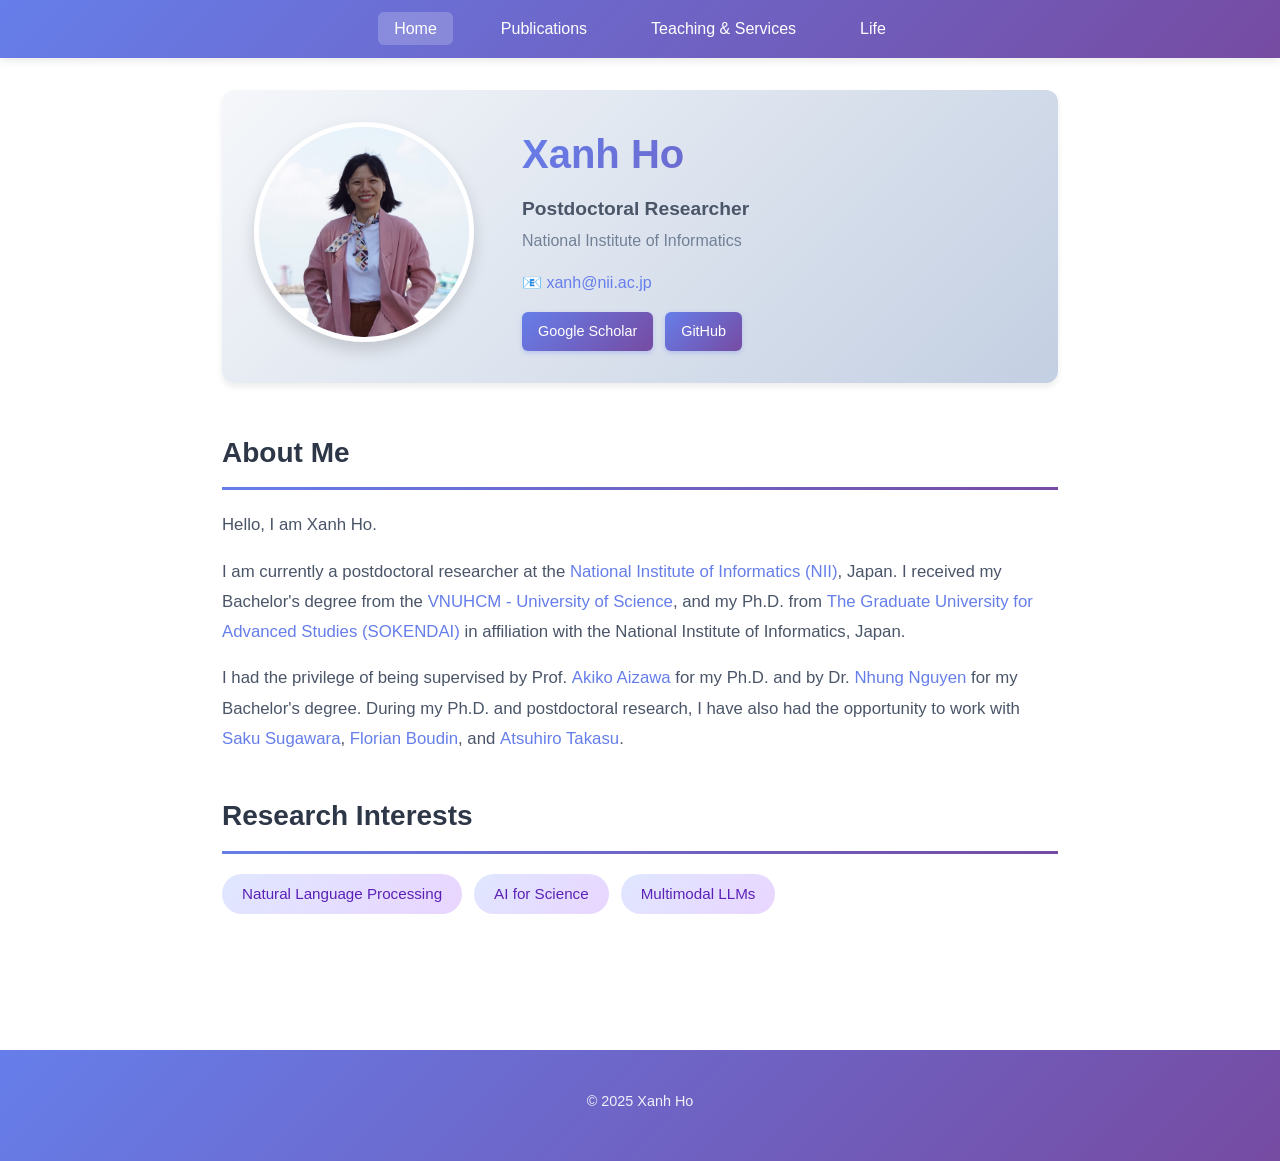
==== index.html @ 57c2db6a "Initial commit - personal academic website" ====
<!DOCTYPE html>
<html lang="en">
<head>
    <meta charset="UTF-8">
    <meta name="viewport" content="width=device-width, initial-scale=1.0">
    <title>Xanh Ho - Academic Website</title>
    <link rel="stylesheet" href="style.css">
</head>
<body>
    <nav class="navbar">
        <div class="nav-container">
            <ul class="nav-links">
                <li><a href="index.html" class="active">Home</a></li>
                <li><a href="publications.html">Publications</a></li>
                <li><a href="teaching.html">Teaching & Services</a></li>
                <li><a href="life.html">Life</a></li>
            </ul>
        </div>
    </nav>

    <div class="container">
        <div class="main-content">
            <header class="profile-header">
                <div class="profile-image">
                    <img src="assets/xanh.png" alt="Xanh Ho">
                </div>
                <div class="profile-text">
                    <h1>Xanh Ho</h1>
                    <p class="title-role">Postdoctoral Researcher</p>
                    <p class="affiliation">National Institute of Informatics</p>
                    
                    <div class="contact-info">
                        <p>📧 <a href="mailto:xanh@nii.ac.jp">xanh@nii.ac.jp</a></p>
                    </div>
                    
                    <div class="social-links">
                        <a href="https://scholar.google.com/citations?user=Cl30hWMAAAAJ&hl=en" class="link-button">Google Scholar</a>
                        <a href="https://github.com/xanhho" class="link-button">GitHub</a>
                    </div>
                </div>
            </header>

            <section class="bio">
                <h2 class="section-title">About Me</h2>
                <p>
                    Hello, I am Xanh Ho.
                </p>
                <p>
                    I am currently a postdoctoral researcher at the <a href="https://www.nii.ac.jp/en/">National Institute of Informatics (NII)</a>, Japan. 
                    I received my Bachelor's degree from the <a href="https://en.hcmus.edu.vn/">VNUHCM - University of Science</a>, and my Ph.D. from <a href="https://www.soken.ac.jp/en/">The Graduate University for Advanced Studies (SOKENDAI)</a> in affiliation with the National Institute of Informatics, Japan.
                </p>
                <p>
                    I had the privilege of being supervised by Prof. <a href="https://researchmap.jp/AkikoAizawa/">Akiko Aizawa</a> for my Ph.D. and by Dr. <a href="https://nguyennth.github.io/">Nhung Nguyen</a> for my Bachelor's degree. 
                    During my Ph.D. and postdoctoral research, I have also had the opportunity to work with <a href="https://researchmap.jp/sakus?lang=en">Saku Sugawara</a>, <a href="https://boudinfl.github.io/">Florian Boudin</a>, and <a href="https://researchmap.jp/ats.takasu/">Atsuhiro Takasu</a>.
                </p>
            </section>

            <section class="research-interests">
                <h2 class="section-title">Research Interests</h2>
                <div class="interests-grid">
                    <div class="interest-tag">Natural Language Processing</div>
                    <div class="interest-tag">AI for Science</div>
                    <div class="interest-tag">Multimodal LLMs</div>
                </div>
            </section>


        </div>
    </div>

    <footer>
        <p>&copy; 2025 Xanh Ho</p>
    </footer>
</body>
</html>
---- style.css ----
/* 
 * Academic Website Stylesheet
 * Design inspired by Sewon Min's website (https://www.sewonmin.com/index.html)
 */

* {
    margin: 0;
    padding: 0;
    box-sizing: border-box;
}

body {
    font-family: -apple-system, BlinkMacSystemFont, 'Segoe UI', 'Roboto', 'Helvetica', 'Arial', sans-serif;
    line-height: 1.6;
    color: #333;
    background-color: #fff;
}

/* Navigation Bar */
.navbar {
    background: linear-gradient(135deg, #667eea 0%, #764ba2 100%);
    padding: 1rem 0;
    position: sticky;
    top: 0;
    z-index: 100;
    box-shadow: 0 2px 10px rgba(0,0,0,0.1);
}

.nav-container {
    max-width: 900px;
    margin: 0 auto;
    padding: 0 2rem;
}

.nav-links {
    list-style: none;
    display: flex;
    gap: 2rem;
    justify-content: center;
}

.nav-links a {
    text-decoration: none;
    color: #fff;
    font-weight: 500;
    transition: all 0.3s ease;
    padding: 0.5rem 1rem;
    border-radius: 6px;
}

.nav-links a:hover,
.nav-links a.active {
    background-color: rgba(255, 255, 255, 0.2);
    transform: translateY(-2px);
}

/* Main Container */
.container {
    max-width: 900px;
    margin: 0 auto;
    padding: 2rem;
}

.main-content {
    background-color: #fff;
}

/* Page Title */
.page-title {
    font-size: 2.5rem;
    font-weight: 700;
    margin-bottom: 1rem;
    color: #2d3748;
    background: linear-gradient(135deg, #667eea 0%, #764ba2 100%);
    -webkit-background-clip: text;
    -webkit-text-fill-color: transparent;
    background-clip: text;
}

.note {
    font-size: 0.9rem;
    color: #718096;
    font-style: italic;
    margin-bottom: 2rem;
}

/* Profile Header */
.profile-header {
    display: flex;
    justify-content: space-between;
    align-items: center;
    margin-bottom: 3rem;
    gap: 3rem;
    padding: 2rem;
    background: linear-gradient(135deg, #f5f7fa 0%, #c3cfe2 100%);
    border-radius: 12px;
    box-shadow: 0 4px 6px rgba(0,0,0,0.07);
}

.profile-text {
    flex: 1;
}

.profile-text h1 {
    font-size: 2.5rem;
    font-weight: 700;
    margin-bottom: 0.5rem;
    color: #2d3748;
    background: linear-gradient(135deg, #667eea 0%, #764ba2 100%);
    -webkit-background-clip: text;
    -webkit-text-fill-color: transparent;
    background-clip: text;
}

.title-role {
    font-size: 1.2rem;
    font-weight: 600;
    color: #4a5568;
    margin-bottom: 0.25rem;
}

.affiliation {
    color: #718096;
    margin-bottom: 0.25rem;
    font-size: 1rem;
}

.contact-info {
    margin-top: 1rem;
    margin-bottom: 1rem;
}

.contact-info p {
    margin: 0.25rem 0;
    color: #4a5568;
}

.contact-info a {
    color: #667eea;
    text-decoration: none;
    font-weight: 500;
}

.contact-info a:hover {
    text-decoration: underline;
}

.social-links {
    margin-top: 1rem;
    display: flex;
    gap: 0.75rem;
    flex-wrap: wrap;
}

.link-button {
    display: inline-block;
    padding: 0.5rem 1rem;
    background: linear-gradient(135deg, #667eea 0%, #764ba2 100%);
    color: #fff;
    text-decoration: none;
    border-radius: 6px;
    font-size: 0.9rem;
    font-weight: 500;
    transition: all 0.3s ease;
    box-shadow: 0 2px 4px rgba(102, 126, 234, 0.3);
}

.link-button:hover {
    transform: translateY(-2px);
    box-shadow: 0 4px 8px rgba(102, 126, 234, 0.4);
}

.profile-image {
    flex-shrink: 0;
}

.profile-image img {
    width: 220px;
    height: 220px;
    border-radius: 50%;
    object-fit: cover;
    border: 5px solid #fff;
    box-shadow: 0 8px 16px rgba(0,0,0,0.15);
}

/* Section Titles */
.section-title {
    font-size: 1.75rem;
    font-weight: 700;
    margin-bottom: 1.25rem;
    padding-bottom: 0.75rem;
    border-bottom: 3px solid transparent;
    border-image: linear-gradient(90deg, #667eea 0%, #764ba2 100%);
    border-image-slice: 1;
    color: #2d3748;
}

/* Bio Section */
.bio {
    margin-bottom: 2.5rem;
}

.bio p {
    margin-bottom: 1rem;
    line-height: 1.8;
    color: #4a5568;
    font-size: 1.05rem;
}

.bio a {
    color: #667eea;
    text-decoration: none;
    font-weight: 500;
}

.bio a:hover {
    text-decoration: underline;
}

/* Research Interests */
.research-interests {
    margin-bottom: 2.5rem;
}

.interests-grid {
    display: flex;
    flex-wrap: wrap;
    gap: 0.75rem;
}

.interest-tag {
    padding: 0.5rem 1.25rem;
    background: linear-gradient(135deg, #e0e7ff 0%, #e9d5ff 100%);
    color: #5b21b6;
    border-radius: 20px;
    font-size: 0.95rem;
    font-weight: 500;
    transition: all 0.3s ease;
    cursor: default;
}

.interest-tag:hover {
    transform: translateY(-2px);
    box-shadow: 0 4px 8px rgba(102, 126, 234, 0.2);
}

/* News Section */
.news {
    background: #f8fafc;
    padding: 2rem;
    border-radius: 12px;
    border-left: 4px solid #667eea;
}

.news-list {
    list-style: none;
}

.news-list li {
    margin-bottom: 1.5rem;
    line-height: 1.8;
    padding-left: 1.5rem;
    position: relative;
    color: #4a5568;
}

.news-list li:before {
    content: "▸";
    position: absolute;
    left: 0;
    color: #667eea;
    font-weight: bold;
}

.date {
    display: inline-block;
    font-weight: 700;
    color: #667eea;
    margin-right: 0.75rem;
    background: #e0e7ff;
    padding: 0.15rem 0.6rem;
    border-radius: 4px;
    font-size: 0.9rem;
}

.news-list a {
    color: #667eea;
    text-decoration: none;
    font-weight: 500;
    transition: color 0.3s ease;
}

.news-list a:hover {
    color: #764ba2;
    text-decoration: underline;
}

/* Publications Page */
.publications-section {
    margin-bottom: 3rem;
}

.publications-section h2 {
    font-size: 0.95rem;
    font-weight: 700;
    margin-bottom: 1rem;
    padding: 0.4rem 0.8rem;
    background: linear-gradient(135deg, #667eea 0%, #764ba2 100%);
    color: #fff;
    border-radius: 5px;
    display: inline-block;
}

.publication-item {
    margin-bottom: 1.25rem;
    padding: 1rem;
    background: #f8fafc;
    border-radius: 6px;
    border-left: 3px solid #667eea;
    transition: all 0.3s ease;
}

.publication-item:hover {
    box-shadow: 0 4px 12px rgba(102, 126, 234, 0.15);
    transform: translateX(4px);
}

.publication-item:last-child {
    border-bottom: none;
}

.publication-title {
    font-weight: 700;
    font-size: 1.15rem;
    margin-bottom: 0.75rem;
    color: #2d3748;
    line-height: 1.4;
}

.publication-authors {
    color: #4a5568;
    margin-bottom: 0.5rem;
    line-height: 1.6;
}

.publication-venue {
    font-style: italic;
    color: #718096;
    margin-bottom: 0.75rem;
    font-weight: 500;
}

.publication-links {
    display: flex;
    flex-wrap: wrap;
    gap: 0.75rem;
}

.publication-links a {
    color: #667eea;
    text-decoration: none;
    font-size: 0.9rem;
    font-weight: 500;
    transition: all 0.3s ease;
}

.publication-links a:hover {
    color: #764ba2;
    text-decoration: underline;
}

/* Teaching & Services Page */
.section {
    margin-bottom: 3rem;
}

.section h2 {
    font-size: 1.6rem;
    font-weight: 700;
    margin-bottom: 1.25rem;
    padding-bottom: 0.75rem;
    border-bottom: 3px solid transparent;
    border-image: linear-gradient(90deg, #667eea 0%, #764ba2 100%);
    border-image-slice: 1;
    color: #2d3748;
}

.section h3 {
    font-size: 1.2rem;
    font-weight: 600;
    margin-top: 1.75rem;
    margin-bottom: 1rem;
    color: #4a5568;
    padding-left: 1rem;
    border-left: 3px solid #667eea;
}

.section ul {
    margin-left: 1.5rem;
    margin-bottom: 1rem;
}

.section li {
    margin-bottom: 0.75rem;
    line-height: 1.8;
    color: #4a5568;
}

.section a {
    color: #667eea;
    text-decoration: none;
    font-weight: 500;
}

.section a:hover {
    color: #764ba2;
    text-decoration: underline;
}

/* Life Page */
.gallery {
    display: grid;
    grid-template-columns: repeat(auto-fill, minmax(250px, 1fr));
    gap: 1.5rem;
    margin-top: 1.5rem;
}

.gallery-item {
    position: relative;
    overflow: hidden;
    border-radius: 12px;
    box-shadow: 0 4px 8px rgba(0,0,0,0.1);
    transition: all 0.3s ease;
}

.gallery-item:hover {
    transform: translateY(-8px);
    box-shadow: 0 8px 16px rgba(102, 126, 234, 0.3);
}

.gallery-item img {
    width: 100%;
    height: 250px;
    object-fit: cover;
    display: block;
}

.gallery-caption {
    padding: 1rem;
    background: linear-gradient(135deg, #f5f7fa 0%, #c3cfe2 100%);
    font-size: 0.9rem;
    color: #4a5568;
    font-weight: 500;
}

/* Footer */
footer {
    background: linear-gradient(135deg, #667eea 0%, #764ba2 100%);
    padding: 2.5rem 2rem;
    text-align: center;
    margin-top: 4rem;
    color: #fff;
}

footer p {
    margin-bottom: 0.5rem;
    color: rgba(255, 255, 255, 0.9);
    font-size: 0.9rem;
}

footer a {
    color: #fff;
    text-decoration: none;
    font-weight: 500;
    border-bottom: 1px solid rgba(255, 255, 255, 0.3);
}

footer a:hover {
    border-bottom: 1px solid rgba(255, 255, 255, 0.8);
}

.credit {
    font-size: 0.85rem;
    color: rgba(255, 255, 255, 0.8);
}

/* Responsive Design */
@media (max-width: 768px) {
    .nav-links {
        gap: 0.75rem;
        font-size: 0.9rem;
    }

    .container {
        padding: 1rem;
    }

    .profile-header {
        flex-direction: column;
        padding: 1.5rem;
    }

    .profile-text h1 {
        font-size: 2rem;
    }

    .profile-image img {
        width: 180px;
        height: 180px;
    }

    .interests-grid {
        gap: 0.5rem;
    }

    .interest-tag {
        font-size: 0.85rem;
        padding: 0.4rem 1rem;
    }

    .gallery {
        grid-template-columns: repeat(auto-fill, minmax(200px, 1fr));
    }
}

@media (max-width: 480px) {
    .nav-links {
        flex-wrap: wrap;
        gap: 0.5rem;
        justify-content: center;
    }

    .nav-links a {
        padding: 0.4rem 0.8rem;
        font-size: 0.85rem;
    }

    .profile-text h1 {
        font-size: 1.75rem;
    }

    .page-title {
        font-size: 2rem;
    }

    .profile-image img {
        width: 150px;
        height: 150px;
    }

    .social-links {
        gap: 0.5rem;
    }

    .link-button {
        font-size: 0.85rem;
        padding: 0.4rem 0.8rem;
    }

    .gallery {
        grid-template-columns: 1fr;
    }
}
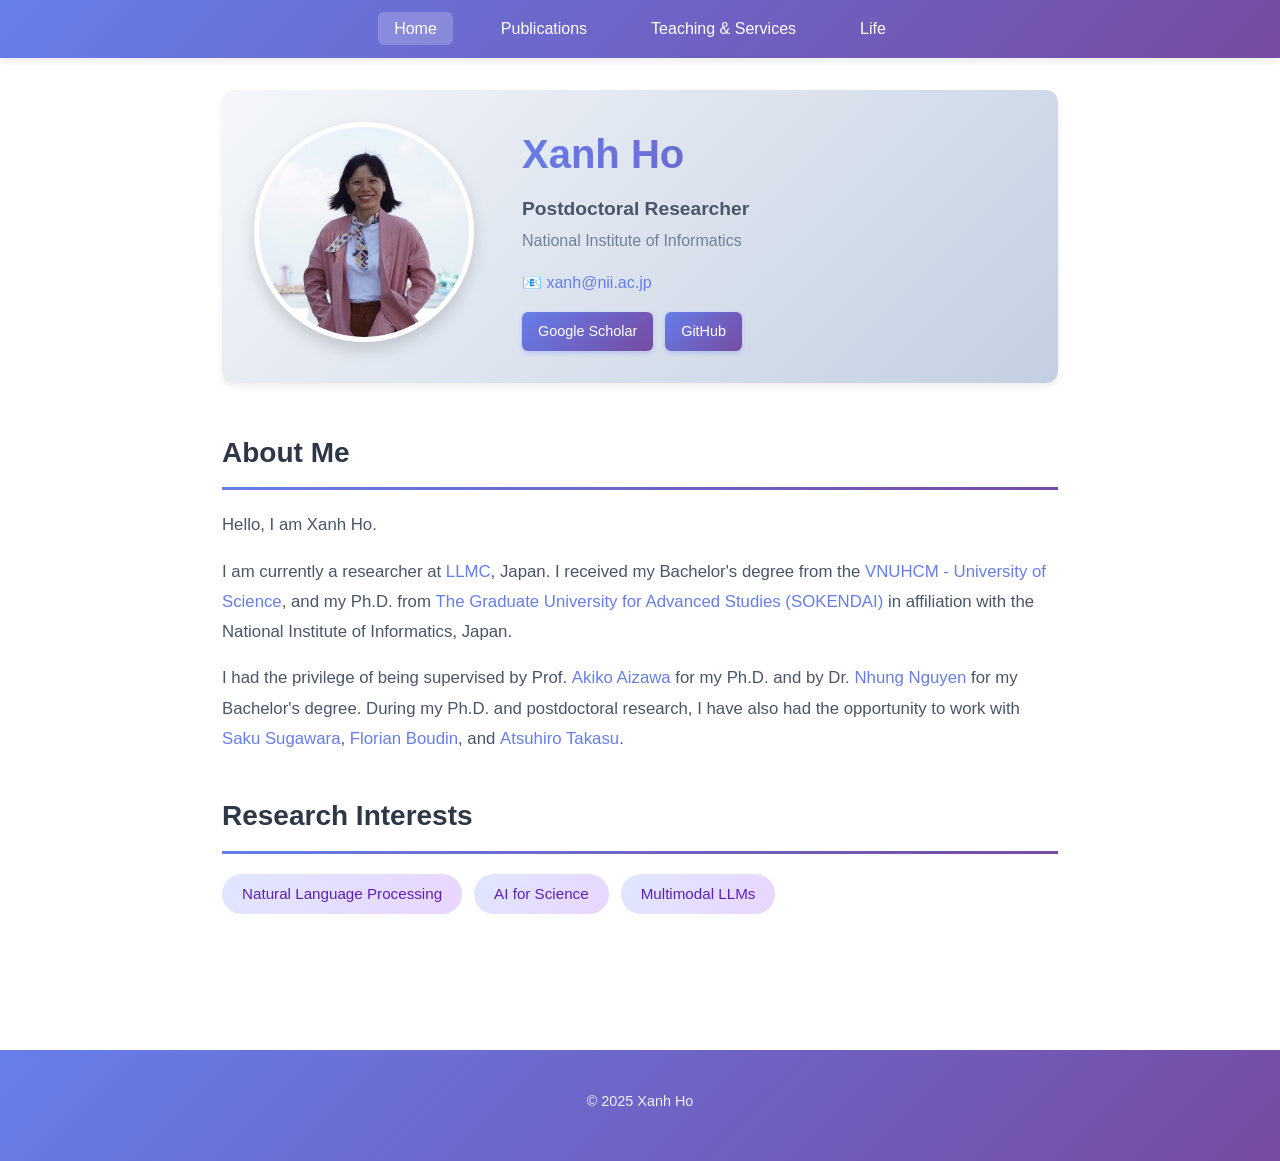
==== commit 5bc361cb: "Update info" ====
--- a/index.html
+++ b/index.html
@@ -1,6 +1,16 @@
 <!DOCTYPE html>
 <html lang="en">
 <head>
+    <!-- Google tag (gtag.js) -->
+    <script async src="https://www.googletagmanager.com/gtag/js?id=G-TYHXV9YYYD"></script>
+    <script>
+      window.dataLayer = window.dataLayer || [];
+      function gtag(){dataLayer.push(arguments);}
+      gtag('js', new Date());
+
+      gtag('config', 'G-TYHXV9YYYD');
+    </script>
+    
     <meta charset="UTF-8">
     <meta name="viewport" content="width=device-width, initial-scale=1.0">
     <title>Xanh Ho - Academic Website</title>
@@ -46,7 +56,7 @@
                     Hello, I am Xanh Ho.
                 </p>
                 <p>
-                    I am currently a postdoctoral researcher at the <a href="https://www.nii.ac.jp/en/">National Institute of Informatics (NII)</a>, Japan. 
+                    I am currently a researcher at <a href="https://llmc.nii.ac.jp/en/">LLMC</a>, Japan. 
                     I received my Bachelor's degree from the <a href="https://en.hcmus.edu.vn/">VNUHCM - University of Science</a>, and my Ph.D. from <a href="https://www.soken.ac.jp/en/">The Graduate University for Advanced Studies (SOKENDAI)</a> in affiliation with the National Institute of Informatics, Japan.
                 </p>
                 <p>
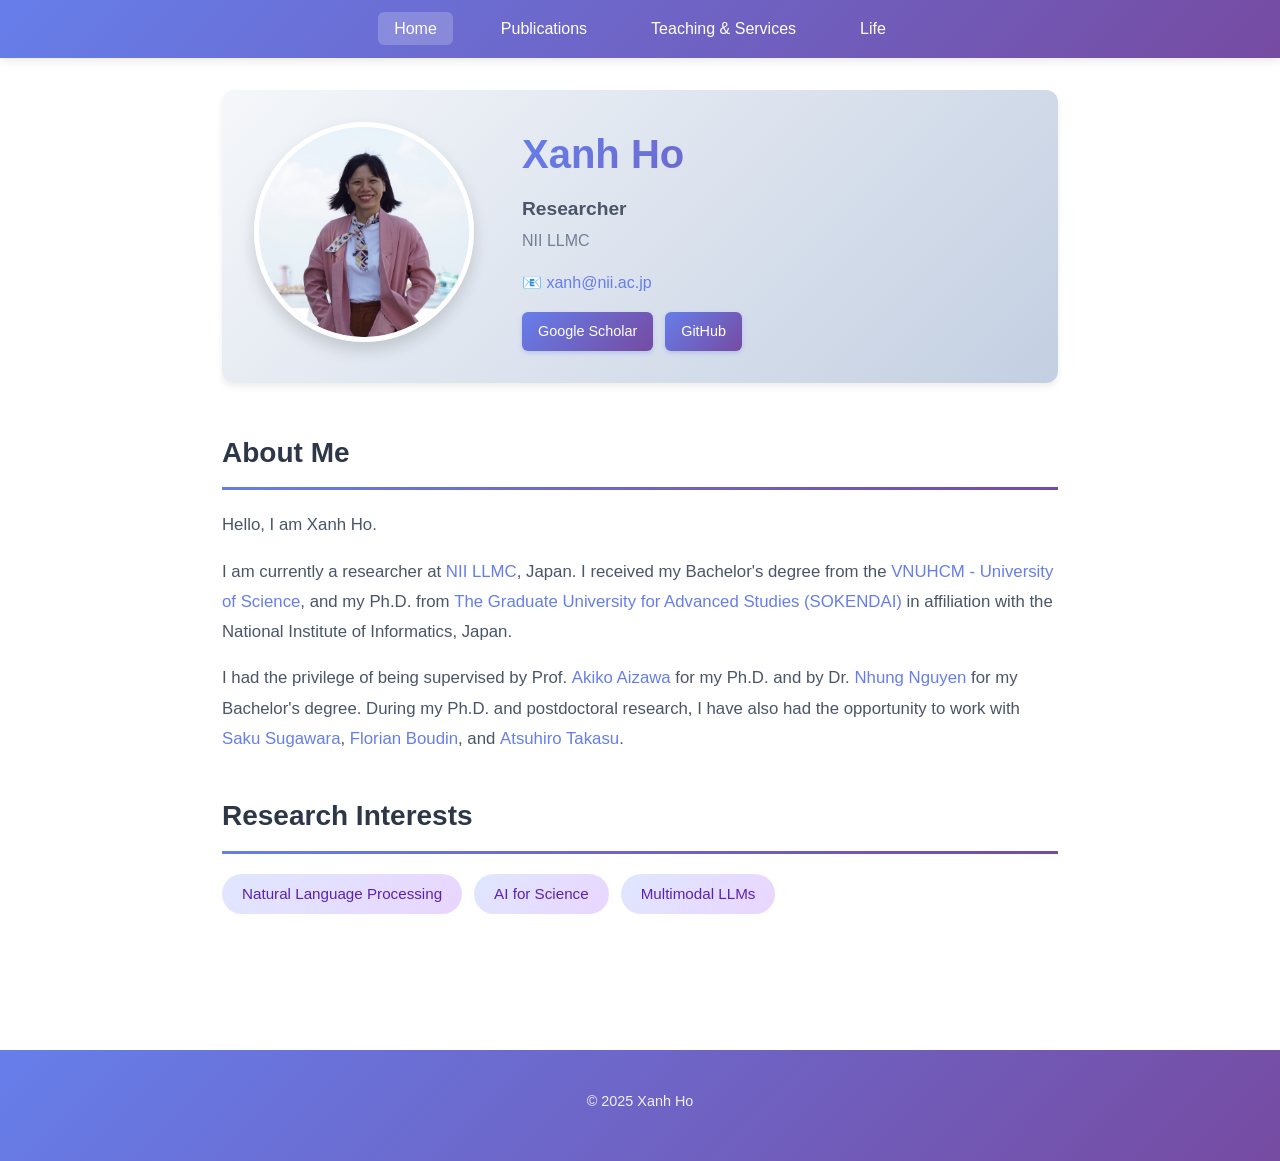
==== commit 82b4b0a7: "Update info" ====
--- a/index.html
+++ b/index.html
@@ -36,8 +36,8 @@
                 </div>
                 <div class="profile-text">
                     <h1>Xanh Ho</h1>
-                    <p class="title-role">Postdoctoral Researcher</p>
-                    <p class="affiliation">National Institute of Informatics</p>
+                    <p class="title-role">Researcher</p>
+                    <p class="affiliation">NII LLMC</p>
                     
                     <div class="contact-info">
                         <p>📧 <a href="mailto:xanh@nii.ac.jp">xanh@nii.ac.jp</a></p>
@@ -56,7 +56,7 @@
                     Hello, I am Xanh Ho.
                 </p>
                 <p>
-                    I am currently a researcher at <a href="https://llmc.nii.ac.jp/en/">LLMC</a>, Japan. 
+                    I am currently a researcher at <a href="https://llmc.nii.ac.jp/en/">NII LLMC</a>, Japan. 
                     I received my Bachelor's degree from the <a href="https://en.hcmus.edu.vn/">VNUHCM - University of Science</a>, and my Ph.D. from <a href="https://www.soken.ac.jp/en/">The Graduate University for Advanced Studies (SOKENDAI)</a> in affiliation with the National Institute of Informatics, Japan.
                 </p>
                 <p>
